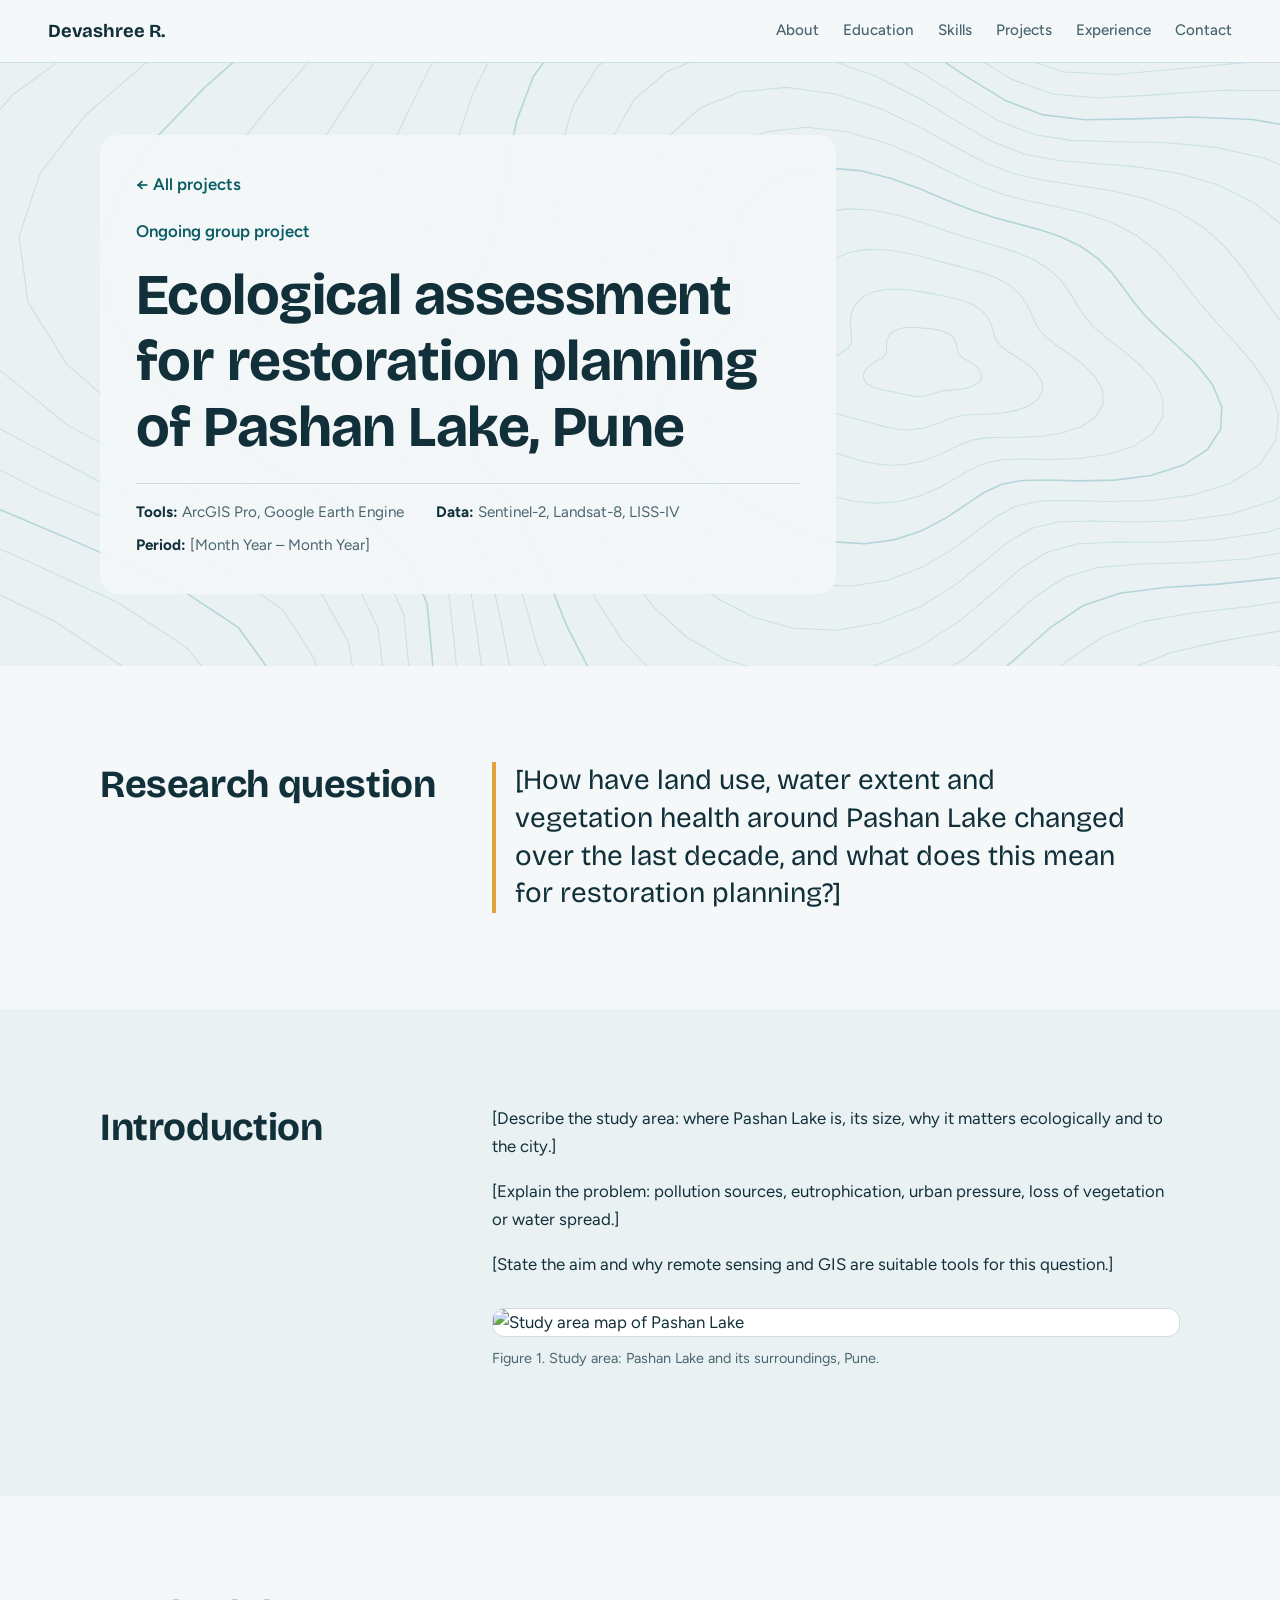
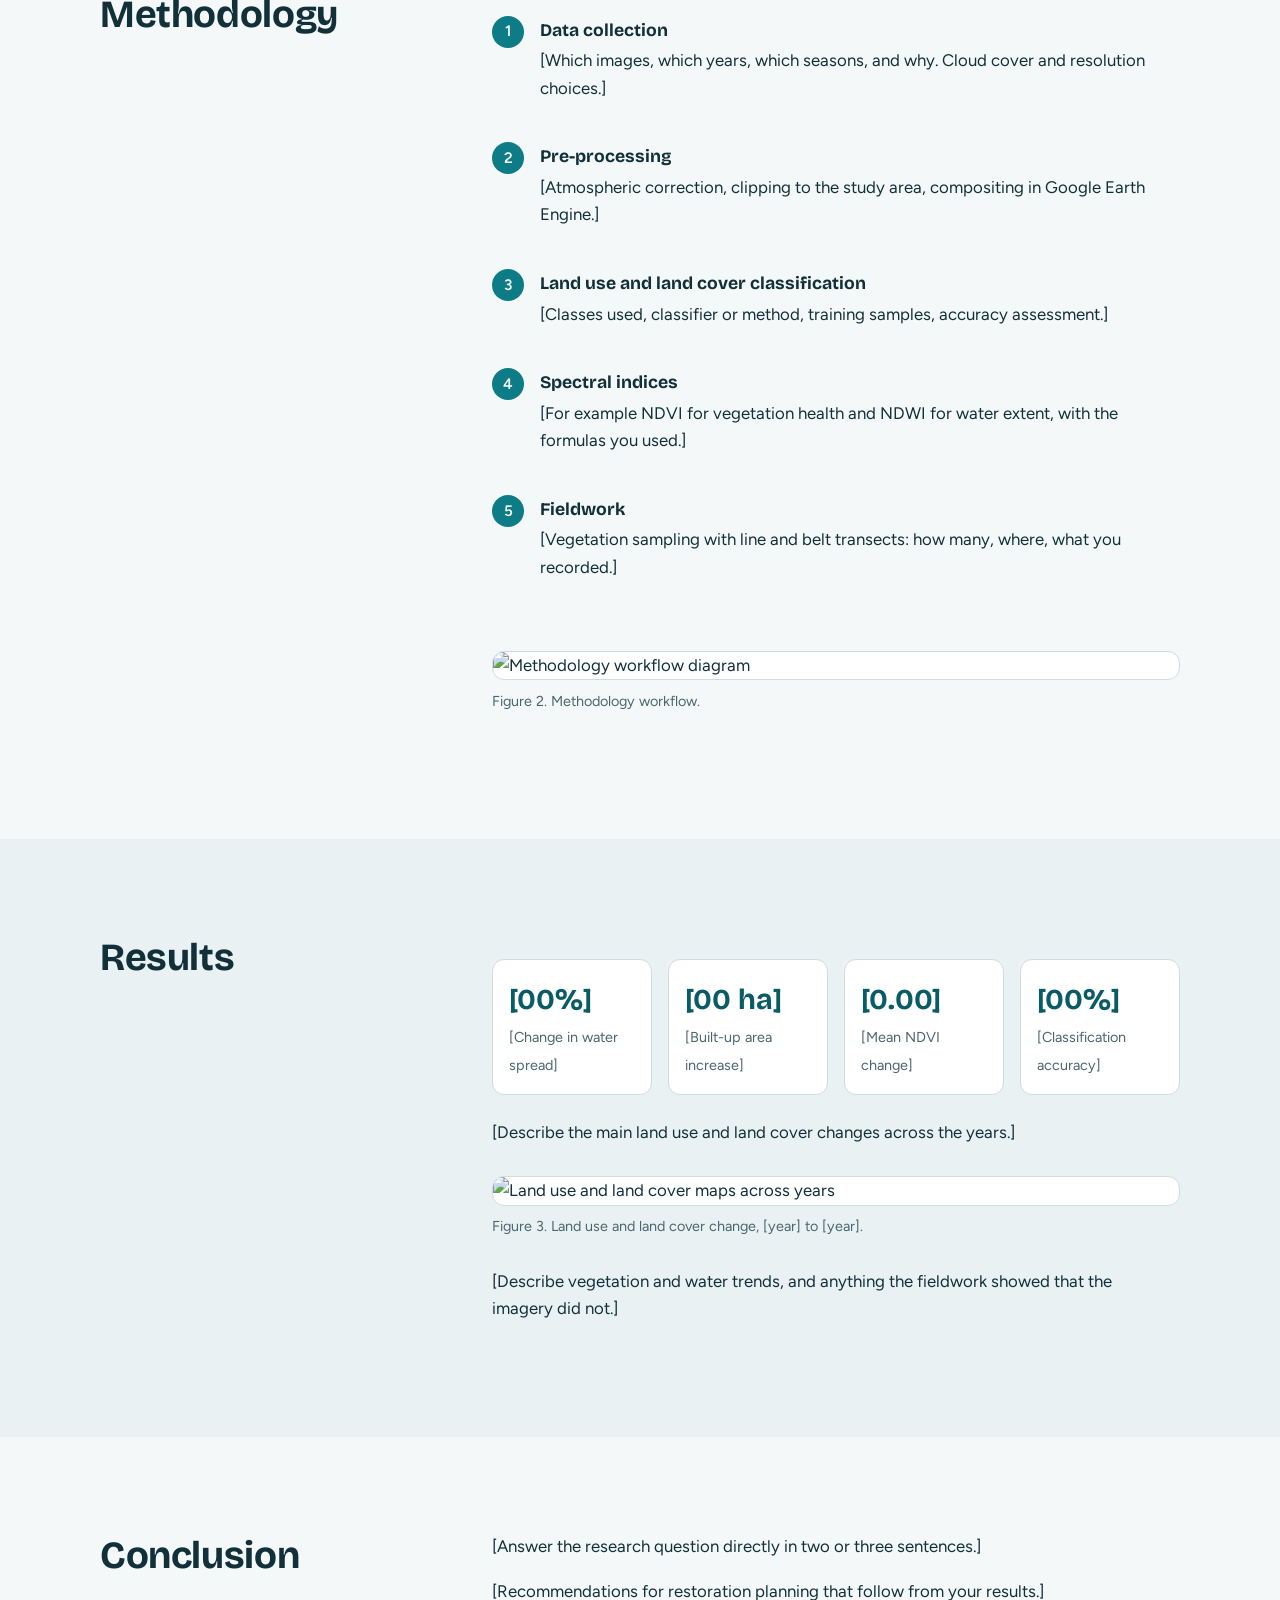
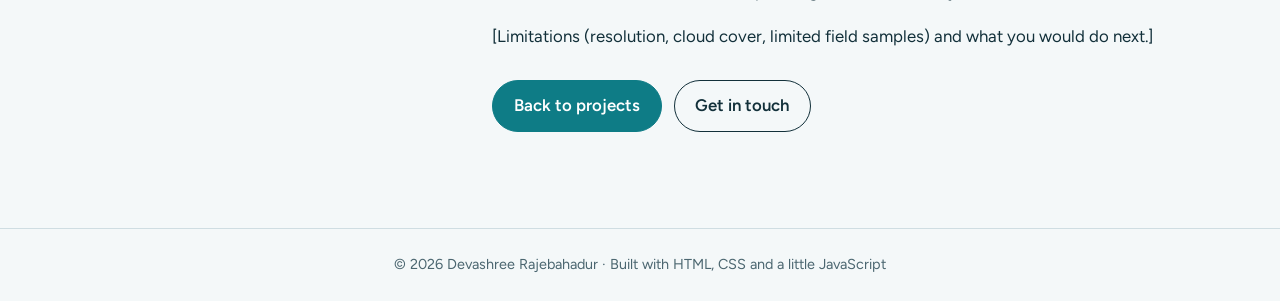
==== project-pashan-lake.html @ b700f5ba "projects" ====
<!DOCTYPE html>
<html lang="en">
<head>
  <meta charset="UTF-8">
  <meta name="viewport" content="width=device-width, initial-scale=1.0">
  <title>Pashan Lake Ecological Assessment | Devashree Rajebahadur</title>
  <meta name="description" content="Ecological assessment for restoration planning of Pashan Lake, Pune using remote sensing and GIS.">
  <link rel="preconnect" href="https://fonts.googleapis.com">
  <link rel="preconnect" href="https://fonts.gstatic.com" crossorigin>
  <link href="https://fonts.googleapis.com/css2?family=Bricolage+Grotesque:opsz,wght@12..96,500;12..96,700&family=Figtree:wght@400;500;600&display=swap" rel="stylesheet">
  <link rel="stylesheet" href="style.css">
</head>
<body>

<header class="nav" id="top">
  <a class="brand" href="index.html">Devashree R.</a>
  <button class="menu-btn" id="menuBtn" aria-label="Open menu" aria-expanded="false">Menu</button>
  <nav id="navLinks" aria-label="Main">
    <a href="index.html#about">About</a>
    <a href="index.html#education">Education</a>
    <a href="index.html#skills">Skills</a>
    <a class="active" href="index.html#projects">Projects</a>
    <a href="index.html#experience">Experience</a>
    <a href="index.html#contact">Contact</a>
  </nav>
</header>

<main>
  <!-- HEADING -->
  <section class="hero slim">
    <svg class="contours" id="contours" aria-hidden="true" preserveAspectRatio="xMidYMid slice"></svg>
    <div class="wrap">
      <div class="hero-text">
        <a class="back" href="index.html#projects">← All projects</a>
        <p class="kicker">Ongoing group project</p>
        <h1>Ecological assessment for restoration planning of Pashan Lake, Pune</h1>
        <div class="meta">
          <span><strong>Tools:</strong> ArcGIS Pro, Google Earth Engine</span>
          <span><strong>Data:</strong> Sentinel-2, Landsat-8, LISS-IV</span>
          <span><strong>Period:</strong> [Month Year – Month Year]</span>
        </div>
      </div>
    </div>
  </section>

  <!-- RESEARCH QUESTION -->
  <section class="section" id="question">
    <div class="wrap two-col">
      <div><h2>Research question</h2></div>
      <div>
        <p class="question">[How have land use, water extent and vegetation health around Pashan Lake changed over the last decade, and what does this mean for restoration planning?]</p>
      </div>
    </div>
  </section>

  <!-- INTRODUCTION -->
  <section class="section alt" id="introduction">
    <div class="wrap two-col">
      <div><h2>Introduction</h2></div>
      <div class="prose">
        <p>[Describe the study area: where Pashan Lake is, its size, why it matters ecologically and to the city.]</p>
        <p>[Explain the problem: pollution sources, eutrophication, urban pressure, loss of vegetation or water spread.]</p>
        <p>[State the aim and why remote sensing and GIS are suitable tools for this question.]</p>
        <figure class="figure">
          <img src="images/pashan-lake.jpg" alt="Study area map of Pashan Lake">
          <figcaption>Figure 1. Study area: Pashan Lake and its surroundings, Pune.</figcaption>
        </figure>
      </div>
    </div>
  </section>

  <!-- METHODOLOGY -->
  <section class="section" id="methodology">
    <div class="wrap two-col">
      <div><h2>Methodology</h2></div>
      <div class="prose">
        <ol class="steps">
          <li>
            <h4>Data collection</h4>
            <p>[Which images, which years, which seasons, and why. Cloud cover and resolution choices.]</p>
          </li>
          <li>
            <h4>Pre-processing</h4>
            <p>[Atmospheric correction, clipping to the study area, compositing in Google Earth Engine.]</p>
          </li>
          <li>
            <h4>Land use and land cover classification</h4>
            <p>[Classes used, classifier or method, training samples, accuracy assessment.]</p>
          </li>
          <li>
            <h4>Spectral indices</h4>
            <p>[For example NDVI for vegetation health and NDWI for water extent, with the formulas you used.]</p>
          </li>
          <li>
            <h4>Fieldwork</h4>
            <p>[Vegetation sampling with line and belt transects: how many, where, what you recorded.]</p>
          </li>
        </ol>
        <figure class="figure">
          <img src="images/pashan-workflow.jpg" alt="Methodology workflow diagram">
          <figcaption>Figure 2. Methodology workflow.</figcaption>
        </figure>
      </div>
    </div>
  </section>

  <!-- RESULTS -->
  <section class="section alt" id="results">
    <div class="wrap two-col">
      <div><h2>Results</h2></div>
      <div class="prose">
        <div class="stats">
          <div class="stat"><b>[00%]</b><span>[Change in water spread]</span></div>
          <div class="stat"><b>[00 ha]</b><span>[Built-up area increase]</span></div>
          <div class="stat"><b>[0.00]</b><span>[Mean NDVI change]</span></div>
          <div class="stat"><b>[00%]</b><span>[Classification accuracy]</span></div>
        </div>
        <p>[Describe the main land use and land cover changes across the years.]</p>
        <figure class="figure">
          <img src="images/pashan-lulc.jpg" alt="Land use and land cover maps across years">
          <figcaption>Figure 3. Land use and land cover change, [year] to [year].</figcaption>
        </figure>
        <p>[Describe vegetation and water trends, and anything the fieldwork showed that the imagery did not.]</p>
      </div>
    </div>
  </section>

  <!-- CONCLUSION -->
  <section class="section" id="conclusion">
    <div class="wrap two-col">
      <div><h2>Conclusion</h2></div>
      <div class="prose">
        <p>[Answer the research question directly in two or three sentences.]</p>
        <p>[Recommendations for restoration planning that follow from your results.]</p>
        <p>[Limitations (resolution, cloud cover, limited field samples) and what you would do next.]</p>
        <div class="actions">
          <a class="btn primary" href="index.html#projects">Back to projects</a>
          <a class="btn" href="index.html#contact">Get in touch</a>
        </div>
      </div>
    </div>
  </section>
</main>

<footer>
  <p>© <span id="year"></span> Devashree Rajebahadur · Built with HTML, CSS and a little JavaScript</p>
</footer>

<script src="script.js"></script>
</body>
</html>
---- style.css ----
:root {
  --bg: #f4f8f9;
  --surface: #ffffff;
  --alt: #e9f1f3;
  --ink: #12303a;
  --muted: #4b6670;
  --line: #cfdde2;
  --accent: #0e7c86;
  --accent-dark: #0a5c64;
  --warm: #e3a23b;
}

* { box-sizing: border-box; margin: 0; padding: 0; }
html { scroll-behavior: smooth; scroll-padding-top: 72px; }
body {
  font-family: 'Figtree', system-ui, sans-serif;
  background: var(--bg);
  color: var(--ink);
  line-height: 1.65;
  font-size: 1.05rem;
}
h1, h2, h3 { font-family: 'Bricolage Grotesque', sans-serif; line-height: 1.15; letter-spacing: -0.01em; }
a { color: var(--accent-dark); }
a:focus-visible, button:focus-visible { outline: 3px solid var(--warm); outline-offset: 3px; }
.wrap { width: min(1080px, 100% - 3rem); margin-inline: auto; }

/* NAV */
.nav {
  position: sticky; top: 0; z-index: 20;
  display: flex; justify-content: space-between; align-items: center;
  padding: .9rem clamp(1rem, 4vw, 3rem);
  background: rgba(244, 248, 249, .92);
  backdrop-filter: blur(8px);
  border-bottom: 1px solid var(--line);
}
.brand { font-family: 'Bricolage Grotesque', sans-serif; font-weight: 700; font-size: 1.15rem; text-decoration: none; color: var(--ink); }
nav { display: flex; gap: 1.5rem; }
nav a { text-decoration: none; color: var(--muted); font-weight: 500; font-size: .95rem; padding: .2rem 0; border-bottom: 2px solid transparent; }
nav a:hover, nav a.active { color: var(--ink); border-color: var(--accent); }
.menu-btn { display: none; background: none; border: 1px solid var(--line); border-radius: 8px; padding: .4rem .8rem; font: inherit; color: var(--ink); cursor: pointer; }

/* HERO */
.hero { position: relative; overflow: hidden; padding: clamp(3rem, 8vw, 6rem) 0; background: var(--alt); }
.contours { position: absolute; inset: 0; width: 100%; height: 100%; }
.contours path { fill: none; stroke: var(--accent); stroke-width: 1; opacity: .14; }
.contours path:nth-child(5n) { stroke-width: 1.5; opacity: .24; }
.hero-grid { position: relative; display: grid; grid-template-columns: 1.4fr 1fr; gap: 3rem; align-items: center; }
.hero-text {
  background: rgba(244, 248, 249, .88);
  backdrop-filter: blur(3px);
  border-radius: 18px;
  padding: clamp(1.25rem, 3vw, 2.25rem);
}
.kicker { color: var(--accent-dark); font-weight: 600; margin-bottom: 1rem; }
h1 { font-size: clamp(2.2rem, 5vw, 3.6rem); font-weight: 700; margin-bottom: 1.2rem; }
.lead { font-size: 1.15rem; color: var(--muted); max-width: 40rem; }
.actions { display: flex; flex-wrap: wrap; gap: .75rem; margin-top: 1.8rem; }
.btn {
  display: inline-block; padding: .7rem 1.3rem; border-radius: 999px;
  border: 1.5px solid var(--ink); color: var(--ink); text-decoration: none; font-weight: 600;
  transition: background .2s, color .2s;
}
.btn:hover { background: var(--ink); color: #fff; }
.btn.primary { background: var(--accent); border-color: var(--accent); color: #fff; }
.btn.primary:hover { background: var(--accent-dark); border-color: var(--accent-dark); }
.portrait { justify-self: center; width: min(320px, 80%); aspect-ratio: 4 / 5; border-radius: 160px 160px 18px 18px; overflow: hidden; border: 6px solid var(--surface); box-shadow: 14px 14px 0 var(--warm); background: var(--line); }
.portrait img { width: 100%; height: 100%; object-fit: cover; display: block; }

/* SECTIONS */
.section { padding: clamp(3.5rem, 8vw, 6rem) 0; }
.section.alt { background: var(--alt); }
h2 { font-size: clamp(1.8rem, 3.5vw, 2.4rem); margin-bottom: .6rem; }
.sub { color: var(--muted); margin-bottom: 2rem; }
.two-col { display: grid; grid-template-columns: 1fr 2fr; gap: 3rem; }
.two-col .sub { margin-bottom: 0; }
.prose p { margin-bottom: 1.1rem; max-width: 42rem; }
.facts { margin-top: 1.8rem; border-top: 1px solid var(--line); }
.facts div { display: grid; grid-template-columns: 7rem 1fr; gap: 1rem; padding: .8rem 0; border-bottom: 1px solid var(--line); }
.facts dt { font-weight: 600; color: var(--accent-dark); }

/* TIMELINE */
.timeline { list-style: none; border-left: 2px solid var(--accent); padding-left: 1.8rem; }
.timeline li { position: relative; padding-bottom: 2rem; }
.timeline li:last-child { padding-bottom: 0; }
.timeline li::before { content: ''; position: absolute; left: calc(-1.8rem - 7px); top: .45rem; width: 12px; height: 12px; border-radius: 50%; background: var(--warm); border: 2px solid var(--bg); }
.alt .timeline li::before { border-color: var(--alt); }
.when { font-weight: 600; color: var(--accent-dark); font-size: .92rem; }
.timeline h3 { font-size: 1.25rem; margin: .15rem 0 .3rem; }
.note { color: var(--muted); font-size: .95rem; margin-top: .4rem; }
.certs { margin-top: 3.5rem; padding-top: 2rem; border-top: 1px solid var(--line); }
.certs h3 { margin-bottom: .8rem; }
.certs ul { list-style: none; display: grid; gap: .5rem; }
.certs strong { margin-right: .6rem; }

/* SKILLS */
.skill-list { display: grid; grid-template-columns: repeat(auto-fit, minmax(300px, 1fr)); gap: 0 3rem; }
.skill { padding: 1.5rem 0; border-top: 2px solid var(--ink); }
.skill h3 { font-size: 1.2rem; margin-bottom: .4rem; }
.skill p { color: var(--muted); font-size: 1rem; }
.tags { list-style: none; display: flex; flex-wrap: wrap; gap: .4rem; margin-top: .9rem; }
.tags li { background: var(--surface); border: 1px solid var(--line); border-radius: 6px; padding: .15rem .6rem; font-size: .85rem; font-weight: 500; color: var(--accent-dark); }

/* PROJECTS */
.project { display: grid; grid-template-columns: 1fr 1.1fr; gap: 2.5rem; align-items: center; padding: 2.5rem 0; border-top: 1px solid var(--line); }
.project:nth-of-type(even) img, .project:nth-of-type(even) .ph { order: 2; }
.project img, .project .ph { width: 100%; aspect-ratio: 4 / 3; object-fit: cover; border-radius: 12px; background: var(--surface); border: 1px solid var(--line); }
.ph { display: grid; place-items: center; color: var(--muted); font-size: .9rem; text-align: center; padding: 1rem; background-image: repeating-radial-gradient(circle at 30% 40%, transparent 0 14px, rgba(14,124,134,.12) 14px 15px) !important; }
.type { color: var(--accent-dark); font-weight: 600; font-size: .92rem; margin-bottom: .3rem; }
.project h3 { font-size: 1.45rem; margin-bottom: .7rem; }
.project p:not(.type) { color: var(--muted); }

/* CONTACT / FOOTER */
.contact { text-align: center; }
.contact .lead { margin-inline: auto; }
.contact .actions { justify-content: center; }
footer { text-align: center; padding: 1.5rem; font-size: .9rem; color: var(--muted); border-top: 1px solid var(--line); }

/* RESPONSIVE */
@media (max-width: 800px) {
  .menu-btn { display: block; }
  nav { display: none; position: absolute; top: 100%; left: 0; right: 0; flex-direction: column; gap: 0; background: var(--bg); border-bottom: 1px solid var(--line); padding: .5rem 1.5rem 1rem; }
  nav.open { display: flex; }
  nav a { padding: .7rem 0; }
  .hero-grid, .two-col, .project { grid-template-columns: 1fr; gap: 1.5rem; }
  .project:nth-of-type(even) img, .project:nth-of-type(even) .ph { order: 0; }
  .portrait { order: -1; width: 220px; }
}
@media (prefers-reduced-motion: reduce) { html { scroll-behavior: auto; } * { transition: none !important; } }

/* PROJECT LINKS AND PROJECT PAGES */
.read-more { display: inline-block; margin-top: 1.1rem; font-weight: 600; color: var(--accent-dark); text-decoration: none; border-bottom: 2px solid var(--warm); }
.read-more:hover { color: var(--ink); }

.hero.slim { padding: clamp(2.5rem, 6vw, 4.5rem) 0; }
.hero.slim .hero-text { max-width: 46rem; }
.back { display: inline-block; margin-bottom: 1.2rem; font-weight: 600; text-decoration: none; color: var(--accent-dark); }
.back:hover { color: var(--ink); }
.meta { display: flex; flex-wrap: wrap; gap: .5rem 2rem; margin-top: 1.4rem; padding-top: 1rem; border-top: 1px solid var(--line); font-size: .95rem; color: var(--muted); }
.meta strong { color: var(--ink); }

.question { font-family: 'Bricolage Grotesque', sans-serif; font-size: clamp(1.3rem, 2.6vw, 1.75rem); line-height: 1.35; border-left: 4px solid var(--warm); padding-left: 1.2rem; max-width: 40rem; }

.figure { margin: 1.8rem 0; }
.figure img, .figure .ph { width: 100%; border-radius: 12px; border: 1px solid var(--line); background: var(--surface); display: block; }
.figure .ph { aspect-ratio: 16 / 9; }
.figure figcaption { margin-top: .6rem; font-size: .9rem; color: var(--muted); }

.steps { list-style: none; counter-reset: step; margin: 1.5rem 0; }
.steps li { counter-increment: step; position: relative; padding: 0 0 1.4rem 3rem; }
.steps li::before { content: counter(step); position: absolute; left: 0; top: 0; width: 2rem; height: 2rem; border-radius: 50%; background: var(--accent); color: #fff; display: grid; place-items: center; font-weight: 600; font-size: .95rem; }
.steps h4 { font-family: 'Bricolage Grotesque', sans-serif; font-size: 1.1rem; margin-bottom: .15rem; }

.stats { display: grid; grid-template-columns: repeat(auto-fit, minmax(150px, 1fr)); gap: 1rem; margin: 1.5rem 0; }
.stat { background: var(--surface); border: 1px solid var(--line); border-radius: 12px; padding: 1rem; }
.stat b { display: block; font-family: 'Bricolage Grotesque', sans-serif; font-size: 1.8rem; color: var(--accent-dark); }
.stat span { font-size: .9rem; color: var(--muted); }
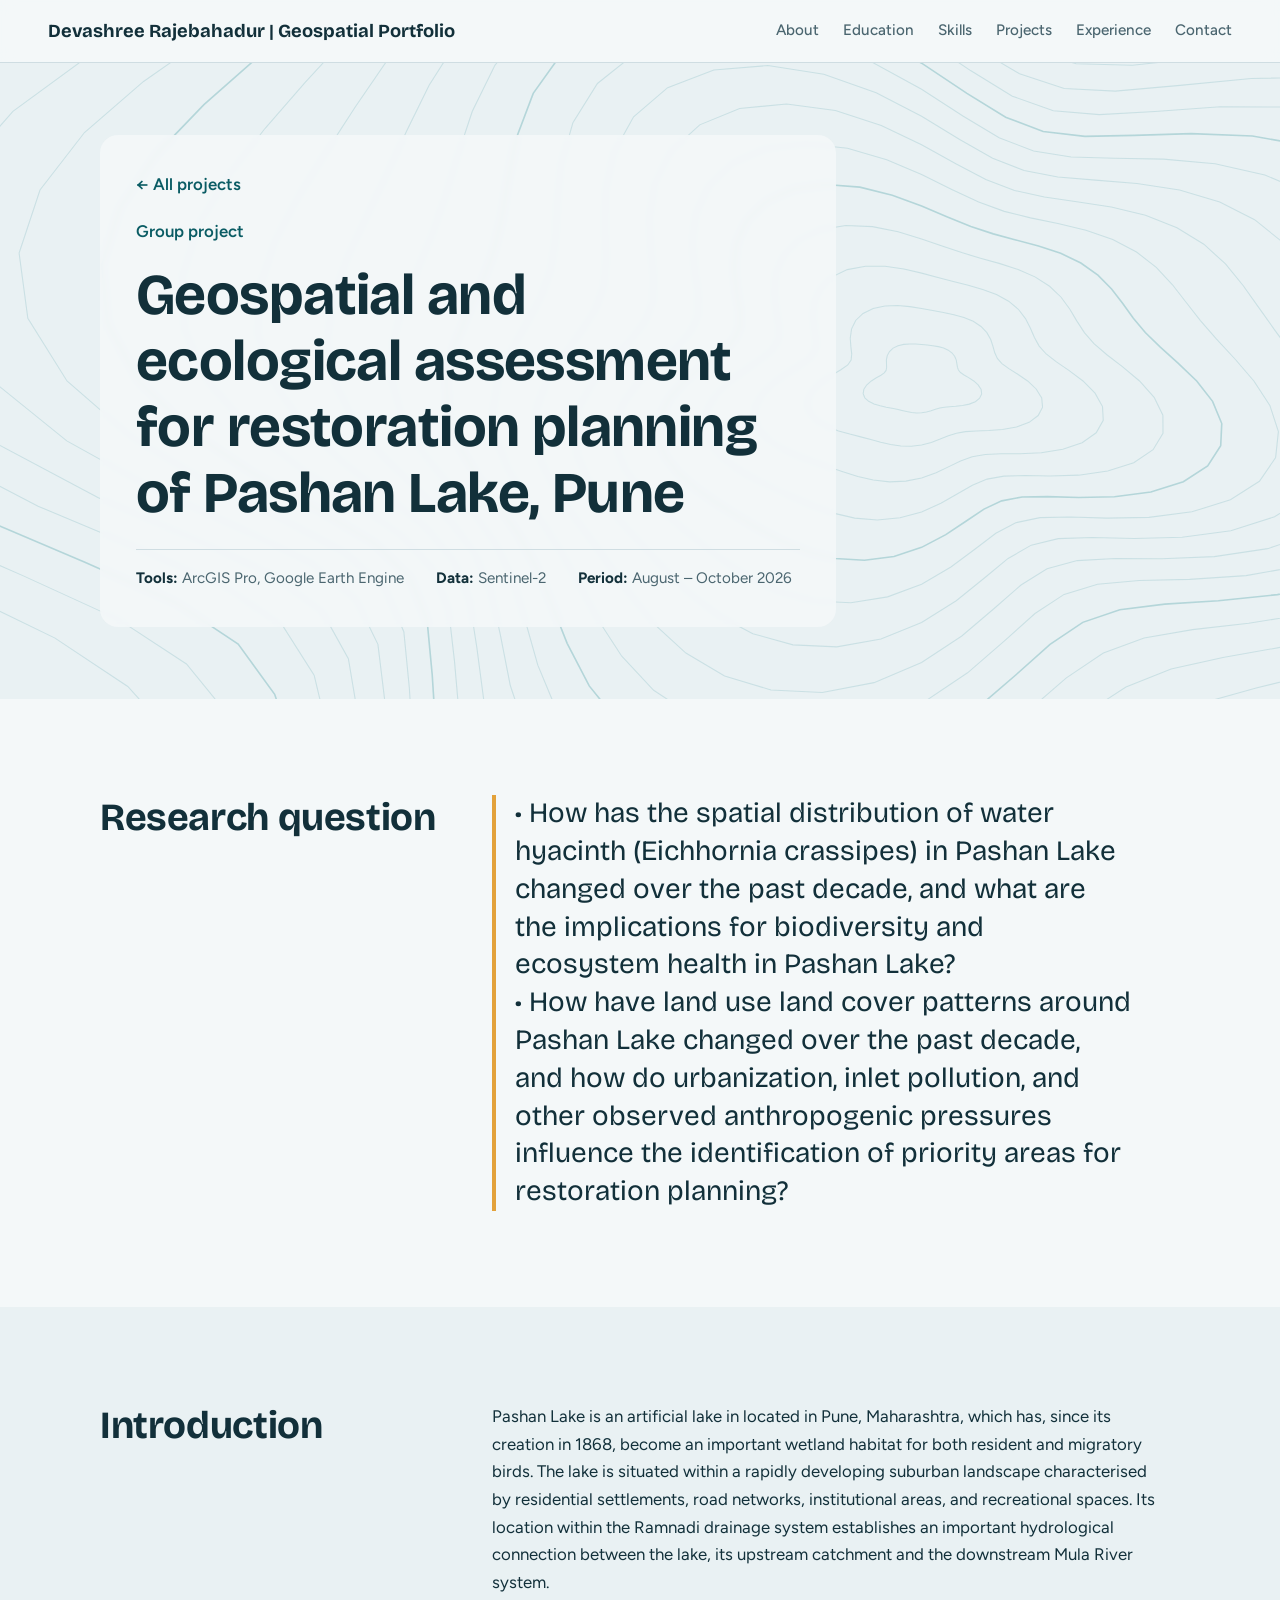
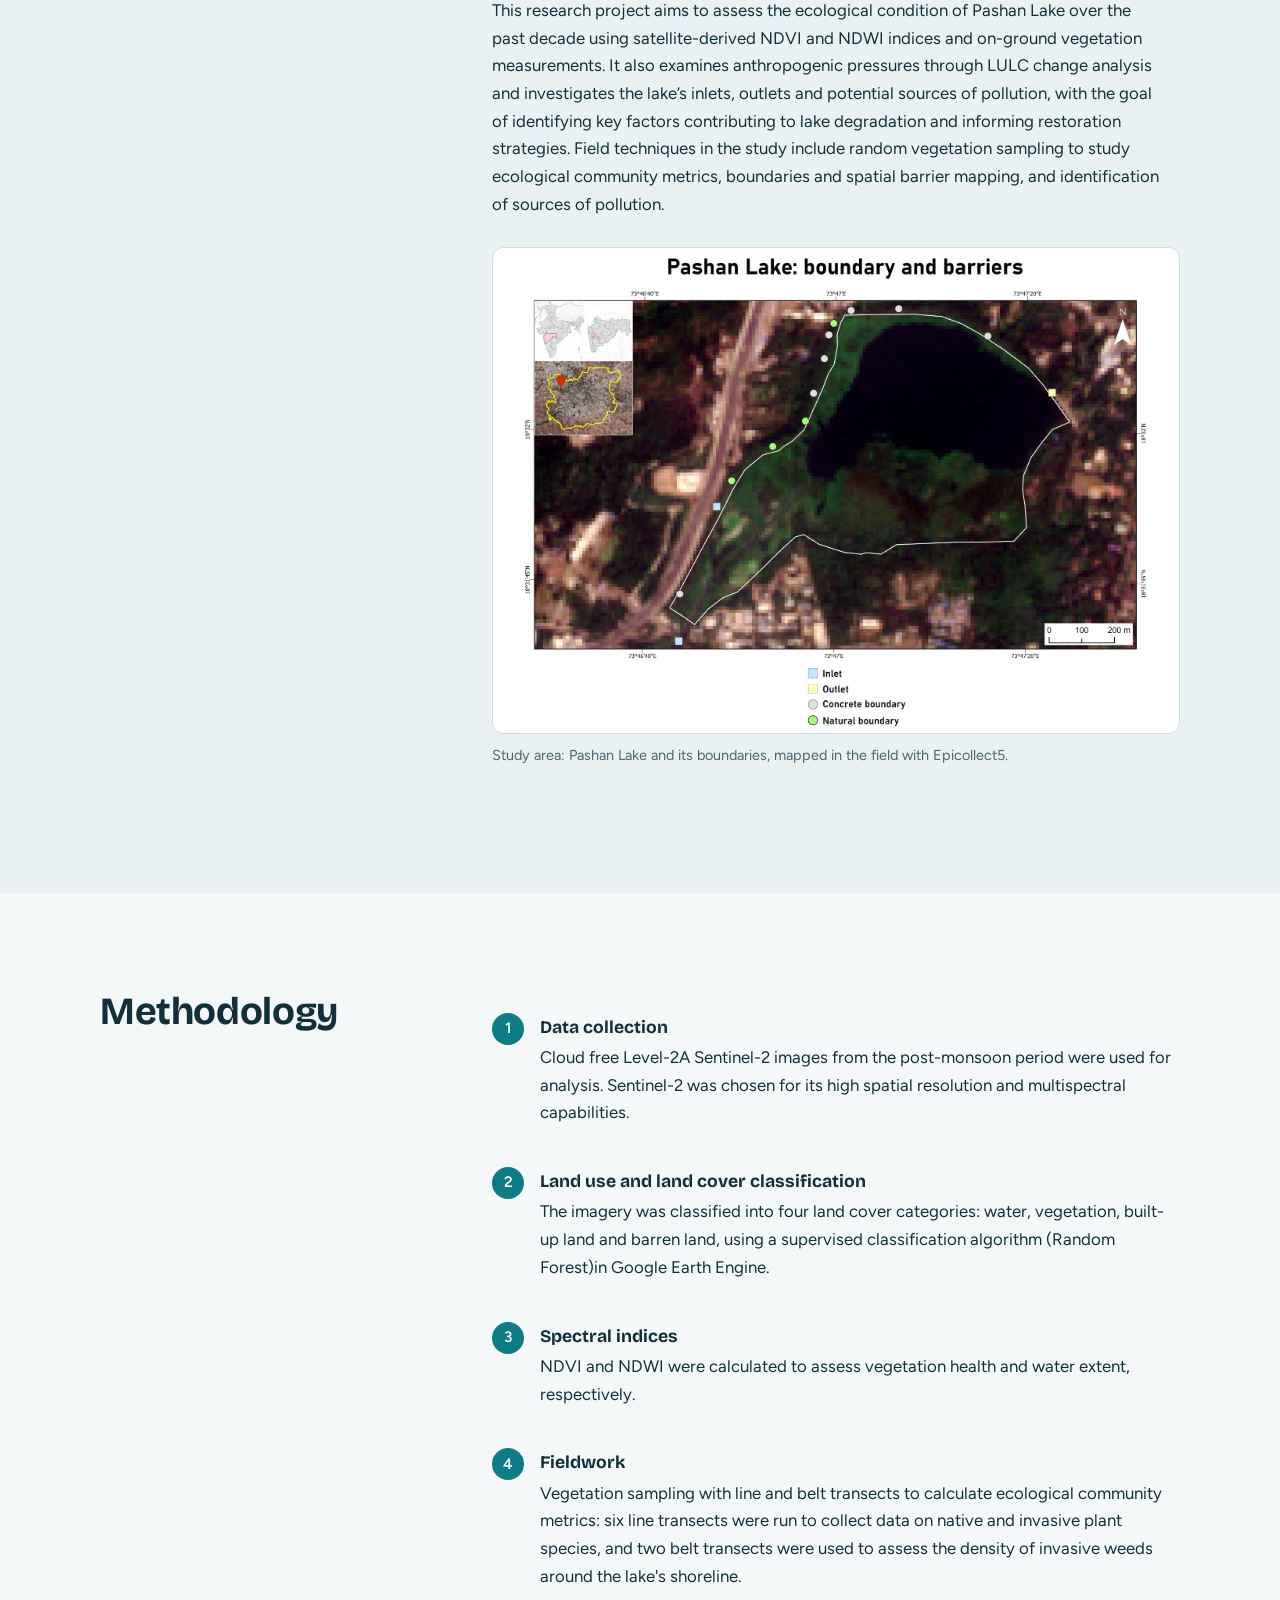
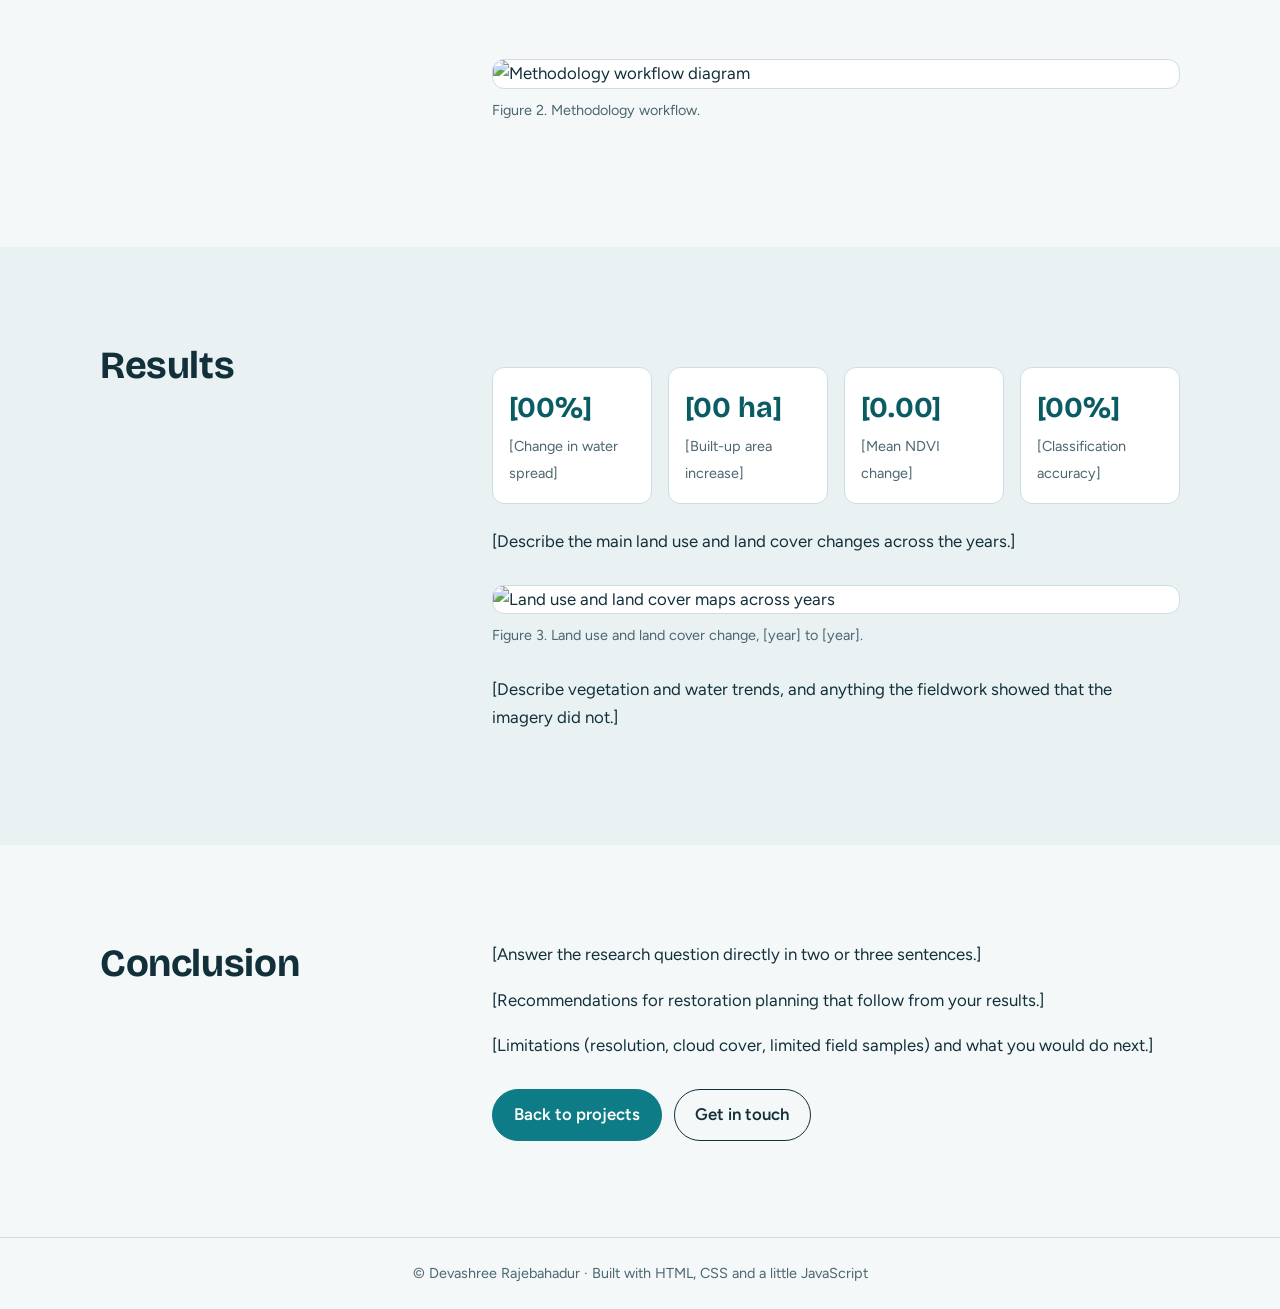
==== commit ff0133fc: "up" ====
--- a/project-pashan-lake.html
+++ b/project-pashan-lake.html
@@ -13,7 +13,7 @@
 <body>
 
 <header class="nav" id="top">
-  <a class="brand" href="index.html">Devashree R.</a>
+  <a class="brand" href="index.html">Devashree Rajebahadur | Geospatial Portfolio</a>
   <button class="menu-btn" id="menuBtn" aria-label="Open menu" aria-expanded="false">Menu</button>
   <nav id="navLinks" aria-label="Main">
     <a href="index.html#about">About</a>
@@ -32,12 +32,12 @@
     <div class="wrap">
       <div class="hero-text">
         <a class="back" href="index.html#projects">← All projects</a>
-        <p class="kicker">Ongoing group project</p>
-        <h1>Ecological assessment for restoration planning of Pashan Lake, Pune</h1>
+        <p class="kicker">Group project</p>
+        <h1>Geospatial and ecological assessment for restoration planning of Pashan Lake, Pune</h1>
         <div class="meta">
           <span><strong>Tools:</strong> ArcGIS Pro, Google Earth Engine</span>
-          <span><strong>Data:</strong> Sentinel-2, Landsat-8, LISS-IV</span>
-          <span><strong>Period:</strong> [Month Year – Month Year]</span>
+          <span><strong>Data:</strong> Sentinel-2</span>
+          <span><strong>Period:</strong> August – October 2026</span>
         </div>
       </div>
     </div>
@@ -48,7 +48,9 @@
     <div class="wrap two-col">
       <div><h2>Research question</h2></div>
       <div>
-        <p class="question">[How have land use, water extent and vegetation health around Pashan Lake changed over the last decade, and what does this mean for restoration planning?]</p>
+        <p class="question">• How has the spatial distribution of water hyacinth (Eichhornia crassipes) in Pashan Lake changed over the past decade, and what are the implications for biodiversity and ecosystem health in Pashan Lake? <br>
+          
+          • How have land use land cover patterns around Pashan Lake changed over the past decade, and how do urbanization, inlet pollution, and other observed anthropogenic pressures influence the identification of priority areas for restoration planning?</p>
       </div>
     </div>
   </section>
@@ -58,12 +60,25 @@
     <div class="wrap two-col">
       <div><h2>Introduction</h2></div>
       <div class="prose">
-        <p>[Describe the study area: where Pashan Lake is, its size, why it matters ecologically and to the city.]</p>
-        <p>[Explain the problem: pollution sources, eutrophication, urban pressure, loss of vegetation or water spread.]</p>
-        <p>[State the aim and why remote sensing and GIS are suitable tools for this question.]</p>
+        <p>Pashan Lake is an artificial lake in located in Pune, Maharashtra, which has, since its creation in 1868, become
+an important wetland habitat for both resident and migratory birds. The lake is
+situated within a rapidly developing suburban landscape characterised by residential
+settlements, road networks, institutional areas, and recreational spaces. Its location within
+the Ramnadi drainage system establishes an important hydrological connection between the
+lake, its upstream catchment and the downstream Mula River system. <br>
+
+This research project aims to assess
+the ecological condition of Pashan Lake over the past decade using satellite-derived NDVI
+and NDWI indices and on-ground vegetation measurements. It also examines anthropogenic
+pressures through LULC change analysis and investigates the lake’s
+inlets, outlets and potential sources of pollution, with the goal of identifying key factors
+contributing to lake degradation and informing restoration strategies. Field techniques in the
+study include random vegetation sampling to study ecological community metrics, boundaries
+and spatial barrier mapping, and identification of sources of pollution. </p>
+        
         <figure class="figure">
-          <img src="images/pashan-lake.jpg" alt="Study area map of Pashan Lake">
-          <figcaption>Figure 1. Study area: Pashan Lake and its surroundings, Pune.</figcaption>
+          <img src="uploads/studyareamap.jpg" alt="Study area map of Pashan Lake">
+          <figcaption>Study area: Pashan Lake and its boundaries, mapped in the field with Epicollect5.</figcaption>
         </figure>
       </div>
     </div>
@@ -77,23 +92,21 @@
         <ol class="steps">
           <li>
             <h4>Data collection</h4>
-            <p>[Which images, which years, which seasons, and why. Cloud cover and resolution choices.]</p>
-          </li>
-          <li>
-            <h4>Pre-processing</h4>
-            <p>[Atmospheric correction, clipping to the study area, compositing in Google Earth Engine.]</p>
+            <p>Cloud free Level-2A Sentinel-2 images from the post-monsoon period were used for analysis. Sentinel-2 was chosen for its high spatial resolution and multispectral capabilities.</p>
           </li>
           <li>
             <h4>Land use and land cover classification</h4>
-            <p>[Classes used, classifier or method, training samples, accuracy assessment.]</p>
+            <p>The imagery was classified into four land cover categories: water,
+vegetation, built-up land and barren land, using a supervised classification algorithm (Random Forest)in Google Earth Engine. 
+</p>
           </li>
           <li>
             <h4>Spectral indices</h4>
-            <p>[For example NDVI for vegetation health and NDWI for water extent, with the formulas you used.]</p>
+            <p>NDVI and NDWI were calculated to assess vegetation health and water extent, respectively.</p>
           </li>
           <li>
             <h4>Fieldwork</h4>
-            <p>[Vegetation sampling with line and belt transects: how many, where, what you recorded.]</p>
+            <p>Vegetation sampling with line and belt transects to calculate ecological community metrics: six line transects were run to collect data on native and invasive plant species, and two belt transects were used to assess the density of invasive weeds around the lake's shoreline. </p>
           </li>
         </ol>
         <figure class="figure">
